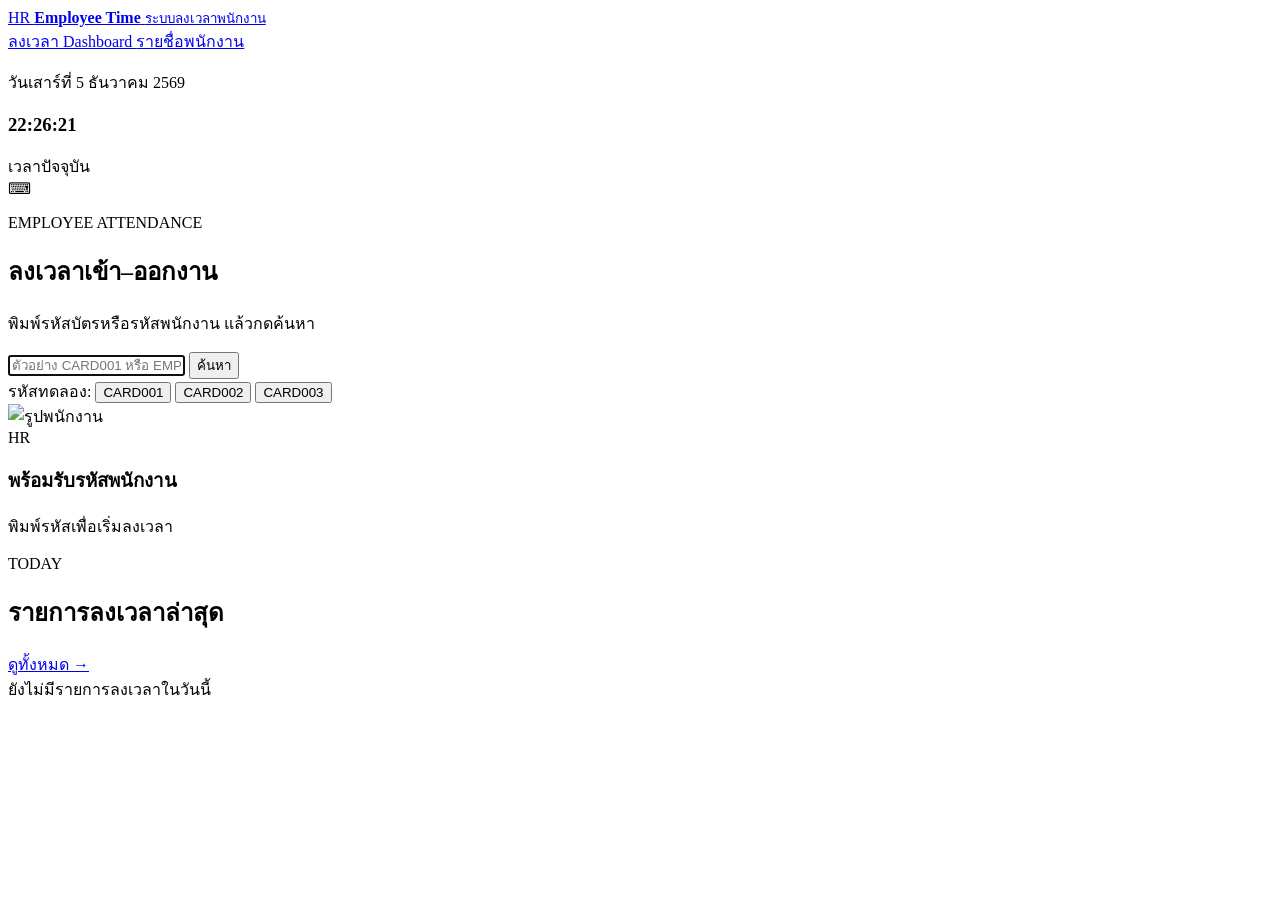
==== index.html @ 82d86e66 "Upload webaite files to root" ====
<!DOCTYPE html>
<html lang="th">
<head>
  <meta charset="UTF-8">

  <meta
    name="viewport"
    content="width=device-width, initial-scale=1.0"
  >

  <title>ลงเวลาพนักงาน</title>

  <link
    rel="stylesheet"
    href="./style.css"
  >
</head>

<body class="attendance-page">

  <header class="public-header">

    <a class="brand" href="./index.html">

      <span class="brand-logo">
        HR
      </span>

      <span>
        <strong>Employee Time</strong>
        <small>ระบบลงเวลาพนักงาน</small>
      </span>

    </a>

    <nav class="public-nav">

      <a
        class="active"
        href="./index.html"
      >
        ลงเวลา
      </a>

      <a href="./dashboard.html">
        Dashboard
      </a>

      <a href="./employees.html">
        รายชื่อพนักงาน
      </a>

    </nav>

  </header>

  <main class="attendance-container">

    <section class="attendance-grid">

      <article class="clock-card">

        <p id="currentDate">
          กำลังโหลดวันที่...
        </p>

        <h1 id="currentTime">
          00:00:00
        </h1>

        <span>เวลาปัจจุบัน</span>

      </article>

      <article class="attendance-card">

        <div class="attendance-icon">
          ⌨
        </div>

        <p class="eyebrow">
          EMPLOYEE ATTENDANCE
        </p>

        <h2>ลงเวลาเข้า–ออกงาน</h2>

        <p class="muted">
          พิมพ์รหัสบัตรหรือรหัสพนักงาน แล้วกดค้นหา
        </p>

        <div class="attendance-form">

          <input
            id="cardInput"
            type="text"
            placeholder="ตัวอย่าง CARD001 หรือ EMP001"
            autocomplete="off"
            autofocus
          >

          <button
            id="scanButton"
            class="primary-button search-button"
            type="button"
          >
            ค้นหา
          </button>

        </div>

        <div class="demo-code-row">

          <span>รหัสทดลอง:</span>

          <button
            type="button"
            data-test-code="CARD001"
          >
            CARD001
          </button>

          <button
            type="button"
            data-test-code="CARD002"
          >
            CARD002
          </button>

          <button
            type="button"
            data-test-code="CARD003"
          >
            CARD003
          </button>

        </div>

        <div
          id="scanResult"
          class="scan-result ready"
        >

          <div class="scan-photo-box">

            <img
              id="resultPhoto"
              class="scan-photo"
              alt="รูปพนักงาน"
            >

            <div
              id="resultInitial"
              class="scan-initial"
            >
              HR
            </div>

          </div>

          <div class="scan-result-detail">

            <h3 id="resultTitle">
              พร้อมรับรหัสพนักงาน
            </h3>

            <p
              id="resultName"
              class="scan-result-name"
            >
              พิมพ์รหัสเพื่อเริ่มลงเวลา
            </p>

            <p
              id="resultPosition"
              class="scan-result-meta"
            ></p>

            <p
              id="resultEmployeeId"
              class="scan-result-meta"
            ></p>

            <strong
              id="resultTime"
              class="scan-result-time"
            ></strong>

          </div>

        </div>

      </article>

    </section>

    <section class="surface-card latest-card">

      <div class="section-heading">

        <div>
          <p class="eyebrow">TODAY</p>
          <h2>รายการลงเวลาล่าสุด</h2>
        </div>

        <a
          class="text-link"
          href="./dashboard.html"
        >
          ดูทั้งหมด →
        </a>

      </div>

      <div
        id="latestAttendance"
        class="latest-list"
      ></div>

    </section>

  </main>

  <script src="./config.js"></script>
  <script src="./backend.js"></script>
  <script src="./data.js"></script>
  <script src="./attendance.js"></script>

</body>
</html>
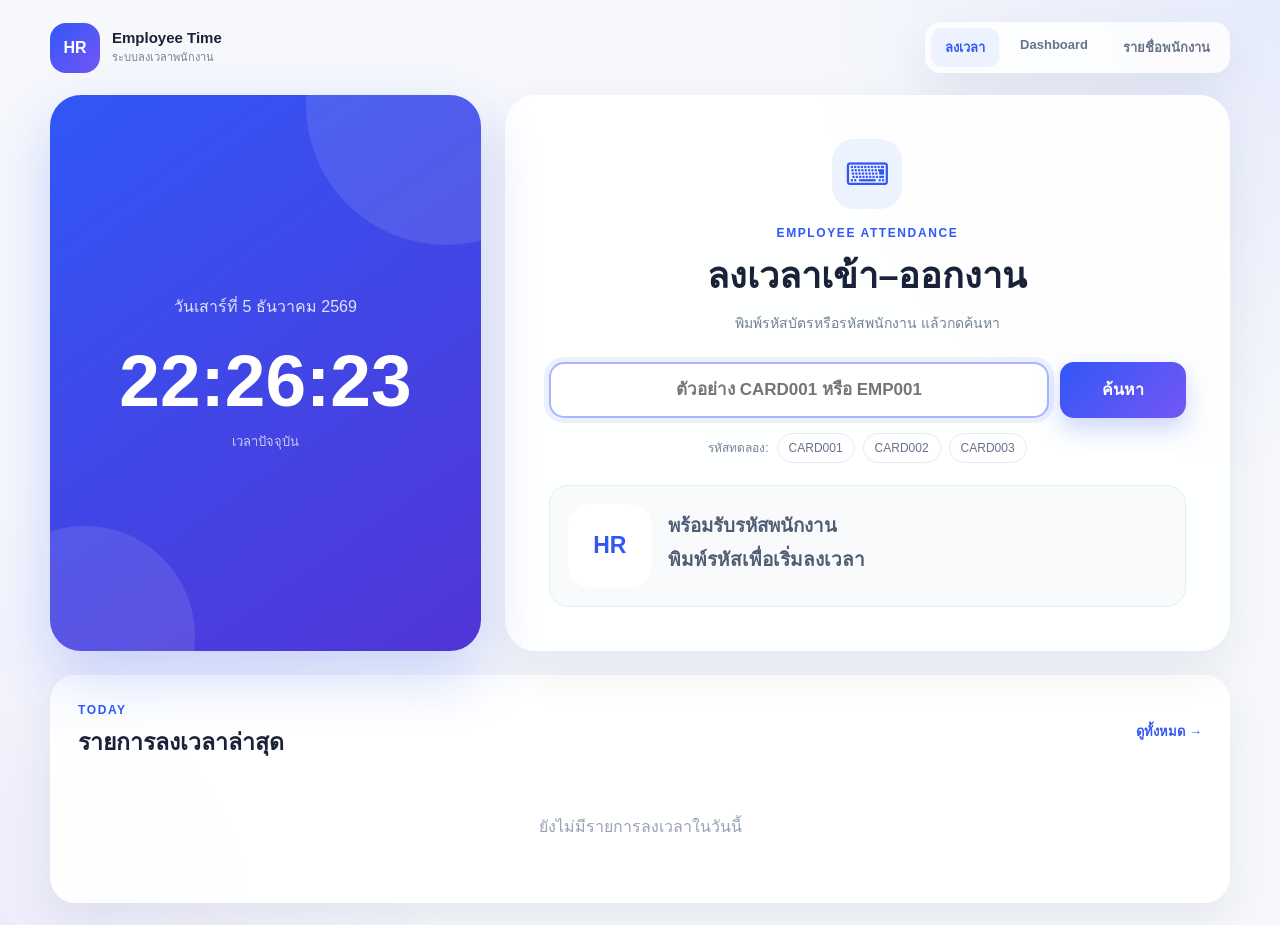
==== commit 9698155a: "Update index.html" ====
--- a/index.html
+++ b/index.html
@@ -12,7 +12,7 @@
 
   <link
     rel="stylesheet"
-    href="./style.css"
+    href="./Style.css"
   >
 </head>
 
@@ -226,4 +226,4 @@
   <script src="./attendance.js"></script>
 
 </body>
-</html>+</html>
--- a/Style.css
+++ b/Style.css
@@ -0,0 +1,1284 @@
+:root {
+    --bg: #f6f8fc;
+    --surface: #ffffff;
+    --text: #192238;
+    --muted: #758097;
+    --line: #e6ebf4;
+  
+    --primary: #3157f6;
+    --primary-soft: #edf2ff;
+  
+    --purple: #7457f5;
+    --purple-soft: #f0edff;
+  
+    --green: #239667;
+    --green-soft: #e8f8ef;
+  
+    --orange: #e49a13;
+    --orange-soft: #fff4df;
+  
+    --red: #da5555;
+    --red-soft: #ffeaea;
+  
+    --shadow:
+      0 18px 46px rgba(31, 43, 71, 0.08);
+  }
+  
+  * {
+    box-sizing: border-box;
+    margin: 0;
+    padding: 0;
+  }
+  
+  body {
+    min-height: 100vh;
+    color: var(--text);
+  
+    background:
+      radial-gradient(
+        circle at top right,
+        rgba(49, 87, 246, 0.08),
+        transparent 30rem
+      ),
+      radial-gradient(
+        circle at bottom left,
+        rgba(116, 87, 245, 0.07),
+        transparent 28rem
+      ),
+      var(--bg);
+  
+    font-family:
+      "Segoe UI",
+      "Noto Sans Thai",
+      Tahoma,
+      Arial,
+      sans-serif;
+  }
+  
+  button,
+  input,
+  select {
+    font: inherit;
+  }
+  
+  button {
+    cursor: pointer;
+  }
+  
+  a {
+    color: inherit;
+    text-decoration: none;
+  }
+  
+  img {
+    display: block;
+    max-width: 100%;
+  }
+  
+  .eyebrow {
+    margin-bottom: 7px;
+    color: var(--primary);
+    font-size: 12px;
+    font-weight: 800;
+    letter-spacing: 1.6px;
+  }
+  
+  .live-text {
+    color: var(--green);
+  }
+  
+  .muted {
+    color: var(--muted);
+    font-size: 14px;
+    line-height: 1.7;
+  }
+  
+  .surface-card {
+    border: 1px solid rgba(255, 255, 255, 0.94);
+    border-radius: 26px;
+    background: rgba(255, 255, 255, 0.93);
+    box-shadow: var(--shadow);
+  }
+  
+  .primary-button,
+  .secondary-button {
+    display: inline-flex;
+    min-height: 46px;
+    padding: 11px 20px;
+    align-items: center;
+    justify-content: center;
+    border-radius: 14px;
+    font-weight: 800;
+    transition: 0.2s;
+  }
+  
+  .primary-button {
+    border: none;
+    color: #ffffff;
+  
+    background:
+      linear-gradient(
+        135deg,
+        var(--primary),
+        var(--purple)
+      );
+  
+    box-shadow:
+      0 11px 25px rgba(49, 87, 246, 0.24);
+  }
+  
+  .primary-button:hover {
+    transform: translateY(-2px);
+  }
+  
+  .secondary-button {
+    border: 1px solid var(--line);
+    color: #506078;
+    background: #ffffff;
+  }
+  
+  .text-link,
+  .text-button {
+    border: none;
+    color: var(--primary);
+    background: transparent;
+    font-size: 13px;
+    font-weight: 800;
+  }
+  
+  .section-heading {
+    display: flex;
+    margin-bottom: 18px;
+    align-items: center;
+    justify-content: space-between;
+    gap: 18px;
+  }
+  
+  .section-heading h2 {
+    font-size: 23px;
+  }
+  
+  /* หน้าเช็กชื่อ */
+  
+  .attendance-page {
+    padding: 22px;
+  }
+  
+  .public-header {
+    display: flex;
+    width: min(1180px, 100%);
+    margin: 0 auto 22px;
+    align-items: center;
+    justify-content: space-between;
+    gap: 20px;
+  }
+  
+  .brand {
+    display: flex;
+    align-items: center;
+    gap: 12px;
+  }
+  
+  .brand-logo {
+    display: grid;
+    width: 50px;
+    height: 50px;
+    place-items: center;
+    border-radius: 16px;
+    color: #ffffff;
+  
+    background:
+      linear-gradient(
+        135deg,
+        var(--primary),
+        var(--purple)
+      );
+  
+    font-weight: 900;
+  }
+  
+  .brand strong,
+  .brand small {
+    display: block;
+  }
+  
+  .brand strong {
+    font-size: 15px;
+  }
+  
+  .brand small {
+    margin-top: 2px;
+    color: var(--muted);
+    font-size: 11px;
+  }
+  
+  .public-nav {
+    display: flex;
+    gap: 7px;
+    padding: 6px;
+    border-radius: 16px;
+    background: rgba(255, 255, 255, 0.85);
+    box-shadow: var(--shadow);
+  }
+  
+  .public-nav a {
+    padding: 9px 14px;
+    border-radius: 11px;
+    color: #68738a;
+    font-size: 13px;
+    font-weight: 700;
+  }
+  
+  .public-nav a:hover,
+  .public-nav a.active {
+    color: var(--primary);
+    background: var(--primary-soft);
+  }
+  
+  .attendance-container {
+    width: min(1180px, 100%);
+    margin: 0 auto;
+  }
+  
+  .attendance-grid {
+    display: grid;
+    grid-template-columns: 0.82fr 1.38fr;
+    gap: 24px;
+  }
+  
+  .clock-card {
+    position: relative;
+    display: flex;
+    min-height: 480px;
+    padding: 40px;
+    align-items: center;
+    justify-content: center;
+    flex-direction: column;
+    overflow: hidden;
+    border-radius: 31px;
+    color: #ffffff;
+  
+    background:
+      linear-gradient(
+        145deg,
+        #3157f6,
+        #5135d6
+      );
+  
+    box-shadow:
+      0 25px 60px rgba(49, 87, 246, 0.23);
+  
+    text-align: center;
+  }
+  
+  .clock-card::before,
+  .clock-card::after {
+    content: "";
+    position: absolute;
+    border-radius: 50%;
+    background: rgba(255, 255, 255, 0.1);
+  }
+  
+  .clock-card::before {
+    width: 280px;
+    height: 280px;
+    top: -130px;
+    right: -105px;
+  }
+  
+  .clock-card::after {
+    width: 220px;
+    height: 220px;
+    bottom: -95px;
+    left: -75px;
+  }
+  
+  .clock-card p,
+  .clock-card h1,
+  .clock-card span {
+    position: relative;
+    z-index: 1;
+  }
+  
+  .clock-card p {
+    color: rgba(255, 255, 255, 0.84);
+  }
+  
+  .clock-card h1 {
+    margin: 20px 0 9px;
+    font-size: clamp(46px, 7vw, 73px);
+  }
+  
+  .clock-card span {
+    color: rgba(255, 255, 255, 0.72);
+    font-size: 13px;
+  }
+  
+  .attendance-card {
+    display: flex;
+    min-height: 480px;
+    padding: 44px;
+    align-items: center;
+    justify-content: center;
+    flex-direction: column;
+    border-radius: 31px;
+    background: rgba(255, 255, 255, 0.94);
+    box-shadow: var(--shadow);
+    text-align: center;
+  }
+  
+  .attendance-icon {
+    display: grid;
+    width: 70px;
+    height: 70px;
+    margin-bottom: 17px;
+    place-items: center;
+    border-radius: 22px;
+    color: var(--primary);
+    background: var(--primary-soft);
+    font-size: 31px;
+  }
+  
+  .attendance-card h2 {
+    margin-bottom: 8px;
+    font-size: 36px;
+  }
+  
+  .attendance-form {
+    display: flex;
+    width: min(650px, 100%);
+    margin-top: 26px;
+    gap: 11px;
+  }
+  
+  .attendance-form input {
+    flex: 1;
+    min-width: 0;
+    padding: 16px 18px;
+    border: 2px solid var(--line);
+    border-radius: 15px;
+    outline: none;
+    background: #ffffff;
+    font-size: 17px;
+    font-weight: 700;
+    text-align: center;
+    text-transform: uppercase;
+  }
+  
+  .attendance-form input:focus {
+    border-color: #aab6ff;
+  
+    box-shadow:
+      0 0 0 5px rgba(49, 87, 246, 0.09);
+  }
+  
+  .search-button {
+    min-width: 126px;
+    color: #ffffff !important;
+    font-size: 16px;
+  }
+  
+  .demo-code-row {
+    display: flex;
+    margin-top: 15px;
+    align-items: center;
+    justify-content: center;
+    flex-wrap: wrap;
+    gap: 8px;
+    color: var(--muted);
+    font-size: 12px;
+  }
+  
+  .demo-code-row button {
+    padding: 7px 11px;
+    border: 1px solid var(--line);
+    border-radius: 999px;
+    color: #66728a;
+    background: #ffffff;
+  }
+  
+  .scan-result {
+    display: flex;
+    width: min(650px, 100%);
+    margin-top: 22px;
+    padding: 18px;
+    align-items: center;
+    gap: 16px;
+    border-radius: 19px;
+    text-align: left;
+  }
+  
+  .scan-result.ready {
+    color: #4f5c73;
+    border: 1px solid var(--line);
+    background: #f8fafc;
+  }
+  
+  .scan-result.check-in {
+    color: #156b49;
+    border: 1px solid #b8ead0;
+    background: #ecfaf3;
+  }
+  
+  .scan-result.check-out {
+    color: #2942a8;
+    border: 1px solid #c6d0ff;
+    background: #eef2ff;
+  }
+  
+  .scan-result.error {
+    color: #a43f3f;
+    border: 1px solid #ffcaca;
+    background: #fff1f1;
+  }
+  
+  .scan-photo-box {
+    width: 84px;
+    height: 84px;
+    flex: 0 0 84px;
+  }
+  
+  .scan-photo,
+  .scan-initial {
+    width: 84px;
+    height: 84px;
+    border-radius: 22px;
+  }
+  
+  .scan-photo {
+    display: none;
+    object-fit: cover;
+  }
+  
+  .scan-initial {
+    display: grid;
+    place-items: center;
+    color: var(--primary);
+    background: #ffffff;
+    font-size: 23px;
+    font-weight: 900;
+  }
+  
+  .scan-result-detail {
+    flex: 1;
+  }
+  
+  .scan-result-name {
+    margin-top: 4px;
+    font-size: 19px;
+    font-weight: 900;
+  }
+  
+  .scan-result-meta {
+    margin-top: 2px;
+    font-size: 13px;
+  }
+  
+  .scan-result-time {
+    display: block;
+    margin-top: 7px;
+  }
+  
+  .latest-card {
+    margin-top: 24px;
+    padding: 27px;
+  }
+  
+  .latest-list {
+    display: grid;
+    gap: 10px;
+  }
+  
+  .latest-item {
+    display: flex;
+    padding: 14px;
+    align-items: center;
+    justify-content: space-between;
+    gap: 14px;
+    border: 1px solid var(--line);
+    border-radius: 17px;
+    background: #ffffff;
+  }
+  
+  .person-cell {
+    display: flex;
+    align-items: center;
+    gap: 11px;
+  }
+  
+  .person-photo,
+  .person-initial {
+    width: 46px;
+    height: 46px;
+    flex: 0 0 46px;
+    border-radius: 14px;
+  }
+  
+  .person-photo {
+    object-fit: cover;
+  }
+  
+  .person-initial {
+    display: grid;
+    place-items: center;
+    color: var(--primary);
+    background: var(--primary-soft);
+    font-weight: 900;
+  }
+  
+  .person-text strong,
+  .person-text small {
+    display: block;
+  }
+  
+  .person-text small {
+    margin-top: 3px;
+    color: var(--muted);
+    font-size: 11px;
+  }
+  
+  .status-box {
+    text-align: right;
+  }
+  
+  .status-box small {
+    display: block;
+    margin-top: 4px;
+    color: var(--muted);
+    font-size: 11px;
+  }
+  
+  .status-pill {
+    display: inline-flex;
+    padding: 7px 11px;
+    border-radius: 999px;
+    font-size: 11px;
+    font-weight: 800;
+  }
+  
+  .status-pill.working {
+    color: #176944;
+    background: #dcf7e8;
+  }
+  
+  .status-pill.finished {
+    color: #2945ad;
+    background: #e5eaff;
+  }
+  
+  .status-pill.absent {
+    color: #a7680d;
+    background: #fff0d5;
+  }
+  
+  /* เมนูด้านซ้าย */
+  
+  .app-layout {
+    display: grid;
+    min-height: 100vh;
+    grid-template-columns: 92px 1fr;
+  }
+  
+  .sidebar {
+    position: sticky;
+    top: 0;
+    display: flex;
+    height: 100vh;
+    padding: 20px 10px;
+    align-items: center;
+    flex-direction: column;
+    border-right: 1px solid var(--line);
+    background: rgba(255, 255, 255, 0.94);
+  }
+  
+  .sidebar-logo {
+    display: grid;
+    width: 52px;
+    height: 52px;
+    place-items: center;
+    border-radius: 18px;
+    color: #ffffff;
+  
+    background:
+      linear-gradient(
+        135deg,
+        var(--primary),
+        var(--purple)
+      );
+  
+    font-weight: 900;
+  }
+  
+  .sidebar-nav {
+    display: grid;
+    width: 100%;
+    margin-top: 20px;
+    gap: 10px;
+  }
+  
+  .sidebar-nav a {
+    display: grid;
+    padding: 10px 5px;
+    justify-items: center;
+    gap: 6px;
+    border-radius: 16px;
+    color: #6b758b;
+  }
+  
+  .sidebar-nav a:hover,
+  .sidebar-nav a.active {
+    color: var(--primary);
+    background: var(--primary-soft);
+  }
+  
+  .nav-icon {
+    display: grid;
+    width: 35px;
+    height: 35px;
+    place-items: center;
+    border-radius: 12px;
+    background: #f7f9fd;
+  }
+  
+  .sidebar-nav a span:last-child {
+    font-size: 11px;
+    font-weight: 800;
+  }
+  
+  .dashboard-main {
+    min-width: 0;
+    padding: 28px 28px 36px;
+  }
+  
+  .dashboard-header {
+    display: flex;
+    margin-bottom: 23px;
+    align-items: flex-start;
+    justify-content: space-between;
+    gap: 20px;
+  }
+  
+  .dashboard-header h1 {
+    margin-bottom: 8px;
+    font-size: 41px;
+  }
+  
+  .dashboard-clock {
+    min-width: 235px;
+    padding: 18px 20px;
+    border: 1px solid var(--line);
+    border-radius: 22px;
+    background: #ffffff;
+    box-shadow: var(--shadow);
+    text-align: right;
+  }
+  
+  .dashboard-clock p {
+    color: var(--muted);
+    font-size: 12px;
+  }
+  
+  .dashboard-clock strong,
+  .dashboard-clock span {
+    display: block;
+  }
+  
+  .dashboard-clock strong {
+    margin: 6px 0;
+    font-size: 37px;
+  }
+  
+  .dashboard-clock span {
+    color: var(--muted);
+    font-size: 12px;
+  }
+  
+  /* การ์ดสรุป */
+  
+  .summary-grid {
+    display: grid;
+    margin-bottom: 23px;
+    grid-template-columns: 1.3fr 1fr 1fr 1fr;
+    gap: 18px;
+  }
+  
+  .summary-main-card,
+  .summary-small-card {
+    min-height: 170px;
+    border-radius: 23px;
+    box-shadow: var(--shadow);
+  }
+  
+  .summary-main-card {
+    padding: 22px;
+    color: #ffffff;
+  
+    background:
+      linear-gradient(
+        135deg,
+        #3157f6,
+        #273fc8
+      );
+  }
+  
+  .summary-main-card > p {
+    font-size: 12px;
+    font-weight: 800;
+  }
+  
+  .summary-main-content {
+    display: flex;
+    margin-top: 32px;
+    align-items: flex-end;
+    justify-content: space-between;
+    gap: 14px;
+  }
+  
+  .summary-main-content strong {
+    display: block;
+    margin-bottom: 7px;
+    font-size: 53px;
+  }
+  
+  .summary-main-content span {
+    font-size: 13px;
+  }
+  
+  .summary-main-content b {
+    padding: 8px 11px;
+    border-radius: 999px;
+    background: rgba(255, 255, 255, 0.16);
+    font-size: 11px;
+  }
+  
+  .summary-small-card {
+    display: flex;
+    padding: 20px;
+    justify-content: space-between;
+    flex-direction: column;
+    background: #ffffff;
+  }
+  
+  .warning-card {
+    border-top: 3px solid #eb7777;
+  }
+  
+  .summary-icon {
+    display: grid;
+    width: 47px;
+    height: 47px;
+    place-items: center;
+    border-radius: 15px;
+    font-weight: 900;
+  }
+  
+  .summary-icon.green {
+    color: var(--green);
+    background: var(--green-soft);
+  }
+  
+  .summary-icon.orange {
+    color: var(--orange);
+    background: var(--orange-soft);
+  }
+  
+  .summary-icon.red {
+    color: var(--red);
+    background: var(--red-soft);
+  }
+  
+  .summary-small-card p {
+    color: #5f6b82;
+    font-size: 13px;
+  }
+  
+  .summary-small-card strong {
+    display: block;
+    margin: 6px 0;
+    font-size: 43px;
+  }
+  
+  .summary-small-card small {
+    color: var(--muted);
+  }
+  
+  /* Process */
+  
+  .dashboard-section {
+    margin-bottom: 23px;
+  }
+  
+  .process-grid {
+    display: grid;
+    grid-template-columns: repeat(4, 1fr);
+    gap: 18px;
+  }
+  
+  .process-card {
+    display: flex;
+    min-height: 195px;
+    padding: 19px;
+    justify-content: space-between;
+    flex-direction: column;
+    border-radius: 23px;
+    background: #ffffff;
+    box-shadow: var(--shadow);
+  }
+  
+  .process-top {
+    display: flex;
+    justify-content: space-between;
+    gap: 10px;
+  }
+  
+  .process-tag,
+  .process-status {
+    padding: 7px 10px;
+    border-radius: 11px;
+    font-size: 11px;
+    font-weight: 900;
+  }
+  
+  .process-tag.blue {
+    color: var(--primary);
+    background: var(--primary-soft);
+  }
+  
+  .process-tag.purple {
+    color: #6344d6;
+    background: var(--purple-soft);
+  }
+  
+  .process-tag.green {
+    color: #27875d;
+    background: var(--green-soft);
+  }
+  
+  .process-tag.orange {
+    color: #ac700f;
+    background: var(--orange-soft);
+  }
+  
+  .process-status {
+    color: #31805c;
+    background: #e9f7ef;
+  }
+  
+  .process-name {
+    margin-top: 12px;
+    font-size: 20px;
+  }
+  
+  .process-count {
+    margin-top: 8px;
+  }
+  
+  .process-count strong {
+    margin-right: 4px;
+    font-size: 42px;
+  }
+  
+  .process-description {
+    color: var(--muted);
+    font-size: 11px;
+  }
+  
+  .progress-track {
+    height: 8px;
+    margin-top: 15px;
+    overflow: hidden;
+    border-radius: 999px;
+    background: #edf1f7;
+  }
+  
+  .progress-fill {
+    height: 100%;
+  }
+  
+  .progress-fill.blue {
+    background: var(--primary);
+  }
+  
+  .progress-fill.purple {
+    background: var(--purple);
+  }
+  
+  .progress-fill.green {
+    background: var(--green);
+  }
+  
+  .progress-fill.orange {
+    background: var(--orange);
+  }
+  
+  .progress-labels {
+    display: flex;
+    margin-top: 7px;
+    justify-content: space-between;
+    color: var(--muted);
+    font-size: 11px;
+  }
+  
+  /* ตาราง */
+  
+  .dashboard-table-card {
+    padding: 22px;
+  }
+  
+  .filter-grid {
+    display: grid;
+    margin-bottom: 17px;
+    grid-template-columns: 1.5fr 1fr 1fr;
+    gap: 12px;
+  }
+  
+  .search-field {
+    position: relative;
+  }
+  
+  .search-field > span {
+    position: absolute;
+    top: 50%;
+    left: 15px;
+    color: #94a0b6;
+    transform: translateY(-50%);
+  }
+  
+  .search-field input,
+  .filter-grid select,
+  .employee-form-grid input,
+  .employee-form-grid select {
+    width: 100%;
+    border: 1px solid var(--line);
+    border-radius: 15px;
+    outline: none;
+    background: #ffffff;
+  }
+  
+  .search-field input {
+    padding: 13px 15px 13px 42px;
+  }
+  
+  .filter-grid select {
+    padding: 13px 14px;
+  }
+  
+  .table-scroll {
+    overflow-x: auto;
+  }
+  
+  .data-table {
+    width: 100%;
+    min-width: 900px;
+    border-collapse: collapse;
+  }
+  
+  .data-table th,
+  .data-table td {
+    padding: 14px 11px;
+    border-bottom: 1px solid var(--line);
+    text-align: left;
+  }
+  
+  .data-table th {
+    color: #748097;
+    background: #fbfcfe;
+    font-size: 11px;
+  }
+  
+  .data-table td {
+    font-size: 12px;
+  }
+  
+  .empty-state {
+    display: none;
+    padding: 36px 18px;
+    color: #97a2b6;
+    text-align: center;
+  }
+  
+  .updated-text {
+    margin-top: 14px;
+    color: var(--muted);
+    font-size: 11px;
+    text-align: right;
+  }
+  
+  /* รายชื่อพนักงาน */
+  
+  .employee-toolbar {
+    display: flex;
+    padding: 16px;
+    align-items: center;
+    justify-content: space-between;
+    gap: 18px;
+  }
+  
+  .employee-search-field {
+    width: min(550px, 100%);
+  }
+  
+  .employee-toolbar p {
+    color: var(--muted);
+  }
+  
+  .employee-table-card {
+    margin-top: 18px;
+    padding: 14px 22px 22px;
+  }
+  
+  .employee-table {
+    min-width: 1000px;
+  }
+  
+  .employee-actions {
+    display: flex;
+    gap: 6px;
+  }
+  
+  .icon-button {
+    width: 35px;
+    height: 35px;
+    border: 1px solid var(--line);
+    border-radius: 10px;
+    color: #657188;
+    background: #ffffff;
+  }
+  
+  .icon-button.delete:hover {
+    color: var(--red);
+    background: var(--red-soft);
+  }
+  
+  /* Modal */
+  
+  .modal {
+    position: fixed;
+    inset: 0;
+    z-index: 100;
+    display: none;
+    padding: 20px;
+    align-items: center;
+    justify-content: center;
+  }
+  
+  .modal.open {
+    display: flex;
+  }
+  
+  .modal-backdrop {
+    position: absolute;
+    inset: 0;
+    background: rgba(18, 27, 48, 0.55);
+  }
+  
+  .modal-card {
+    position: relative;
+    z-index: 1;
+    width: min(760px, 100%);
+    max-height: calc(100vh - 40px);
+    padding: 28px;
+    overflow-y: auto;
+    border-radius: 25px;
+    background: #ffffff;
+  }
+  
+  .modal-header {
+    display: flex;
+    margin-bottom: 22px;
+    justify-content: space-between;
+  }
+  
+  .modal-close {
+    width: 40px;
+    height: 40px;
+    border: none;
+    border-radius: 12px;
+    background: #f1f4f8;
+    font-size: 25px;
+  }
+  
+  .photo-upload-row {
+    display: flex;
+    margin-bottom: 22px;
+    padding: 17px;
+    align-items: center;
+    gap: 18px;
+    border: 1px solid var(--line);
+    border-radius: 19px;
+    background: #fafbfe;
+  }
+  
+  .photo-preview-box {
+    width: 100px;
+    height: 100px;
+    flex: 0 0 100px;
+  }
+  
+  .photo-preview,
+  .photo-preview-initial {
+    width: 100px;
+    height: 100px;
+    border-radius: 25px;
+  }
+  
+  .photo-preview {
+    display: none;
+    object-fit: cover;
+  }
+  
+  .photo-preview-initial {
+    display: grid;
+    place-items: center;
+    color: var(--primary);
+    background: var(--primary-soft);
+    font-size: 25px;
+    font-weight: 900;
+  }
+  
+  .upload-button {
+    display: inline-flex;
+    padding: 11px 15px;
+    border: 1px solid #bac6ff;
+    border-radius: 12px;
+    color: var(--primary);
+    background: #ffffff;
+    font-weight: 800;
+    cursor: pointer;
+  }
+  
+  .upload-button input {
+    display: none;
+  }
+  
+  .upload-note {
+    margin-top: 8px;
+    color: var(--muted);
+    font-size: 11px;
+  }
+  
+  .remove-photo-button {
+    margin-top: 8px;
+    border: none;
+    color: var(--red);
+    background: transparent;
+    font-weight: 800;
+  }
+  
+  .employee-form-grid {
+    display: grid;
+    grid-template-columns: repeat(2, 1fr);
+    gap: 16px;
+  }
+  
+  .employee-form-grid label > span {
+    display: block;
+    margin-bottom: 7px;
+    font-size: 12px;
+    font-weight: 800;
+  }
+  
+  .employee-form-grid input,
+  .employee-form-grid select {
+    padding: 12px 13px;
+  }
+  
+  .form-error {
+    min-height: 20px;
+    margin-top: 13px;
+    color: var(--red);
+  }
+  
+  .modal-actions {
+    display: flex;
+    margin-top: 12px;
+    justify-content: flex-end;
+    gap: 10px;
+  }
+  
+  /* Responsive */
+  
+  @media (max-width: 1280px) {
+    .summary-grid {
+      grid-template-columns: repeat(2, 1fr);
+    }
+  
+    .process-grid {
+      grid-template-columns: repeat(2, 1fr);
+    }
+  }
+  
+  @media (max-width: 920px) {
+    .attendance-grid {
+      grid-template-columns: 1fr;
+    }
+  
+    .app-layout {
+      grid-template-columns: 1fr;
+    }
+  
+    .sidebar {
+      position: static;
+      height: auto;
+      justify-content: space-between;
+      flex-direction: row;
+    }
+  
+    .sidebar-nav {
+      display: flex;
+      width: auto;
+      margin-top: 0;
+    }
+  
+    .dashboard-header {
+      flex-direction: column;
+    }
+  }
+  
+  @media (max-width: 680px) {
+    .attendance-page {
+      padding: 14px;
+    }
+  
+    .public-header,
+    .section-heading,
+    .employee-toolbar,
+    .photo-upload-row {
+      align-items: flex-start;
+      flex-direction: column;
+    }
+  
+    .public-nav {
+      width: 100%;
+    }
+  
+    .public-nav a {
+      flex: 1;
+      text-align: center;
+    }
+  
+    .attendance-form,
+    .scan-result {
+      flex-direction: column;
+    }
+  
+    .search-button {
+      width: 100%;
+    }
+  
+    .scan-result {
+      text-align: center;
+    }
+  
+    .summary-grid,
+    .process-grid,
+    .filter-grid,
+    .employee-form-grid {
+      grid-template-columns: 1fr;
+    }
+  
+    .employee-toolbar,
+    .employee-search-field {
+      width: 100%;
+    }
+  }
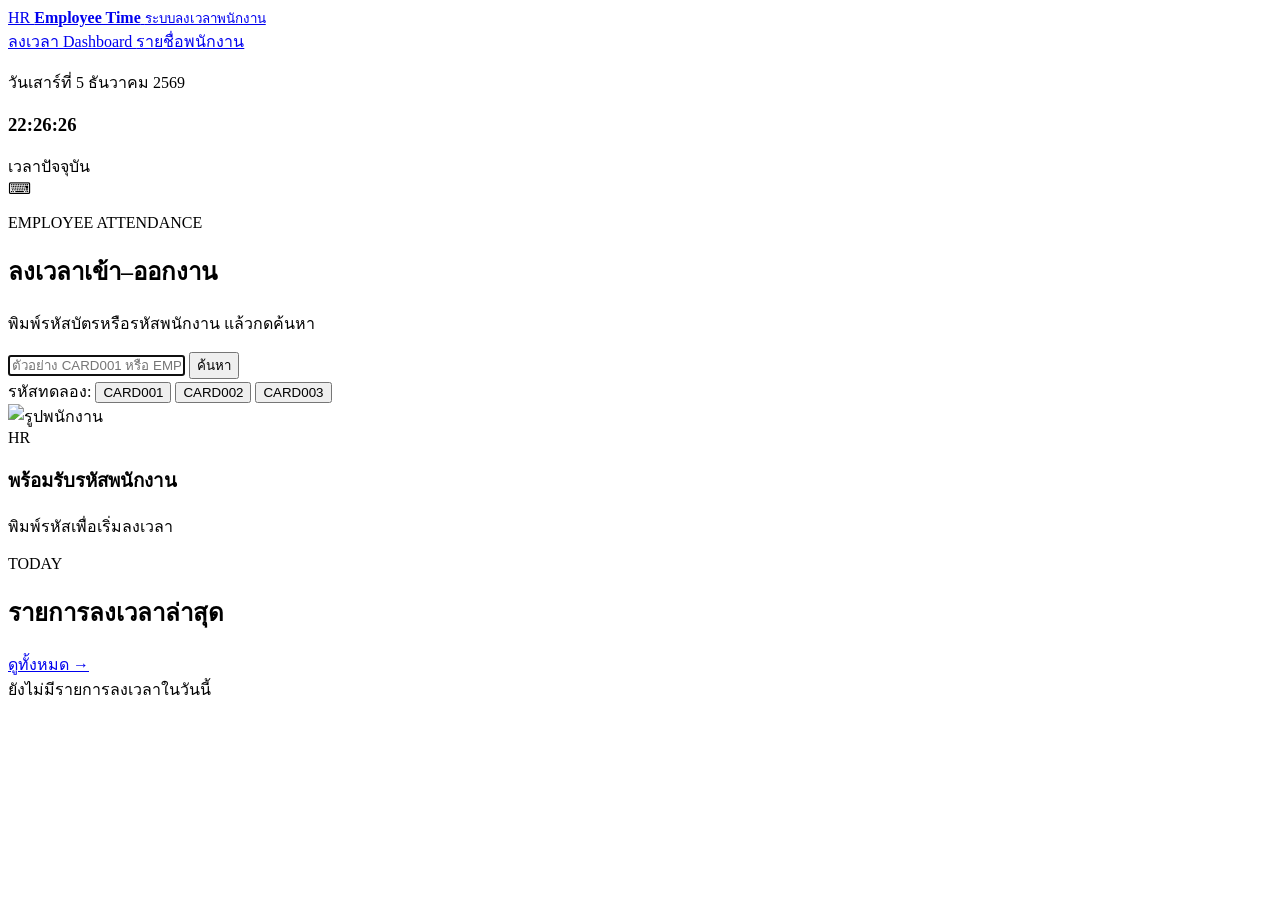
==== commit 6cf7b23e: "Add files via upload" ====
--- a/index.html
+++ b/index.html
@@ -12,7 +12,7 @@
 
   <link
     rel="stylesheet"
-    href="./Style.css"
+    href="./Style.cssS"
   >
 </head>
 
@@ -226,4 +226,4 @@
   <script src="./attendance.js"></script>
 
 </body>
-</html>
+</html>
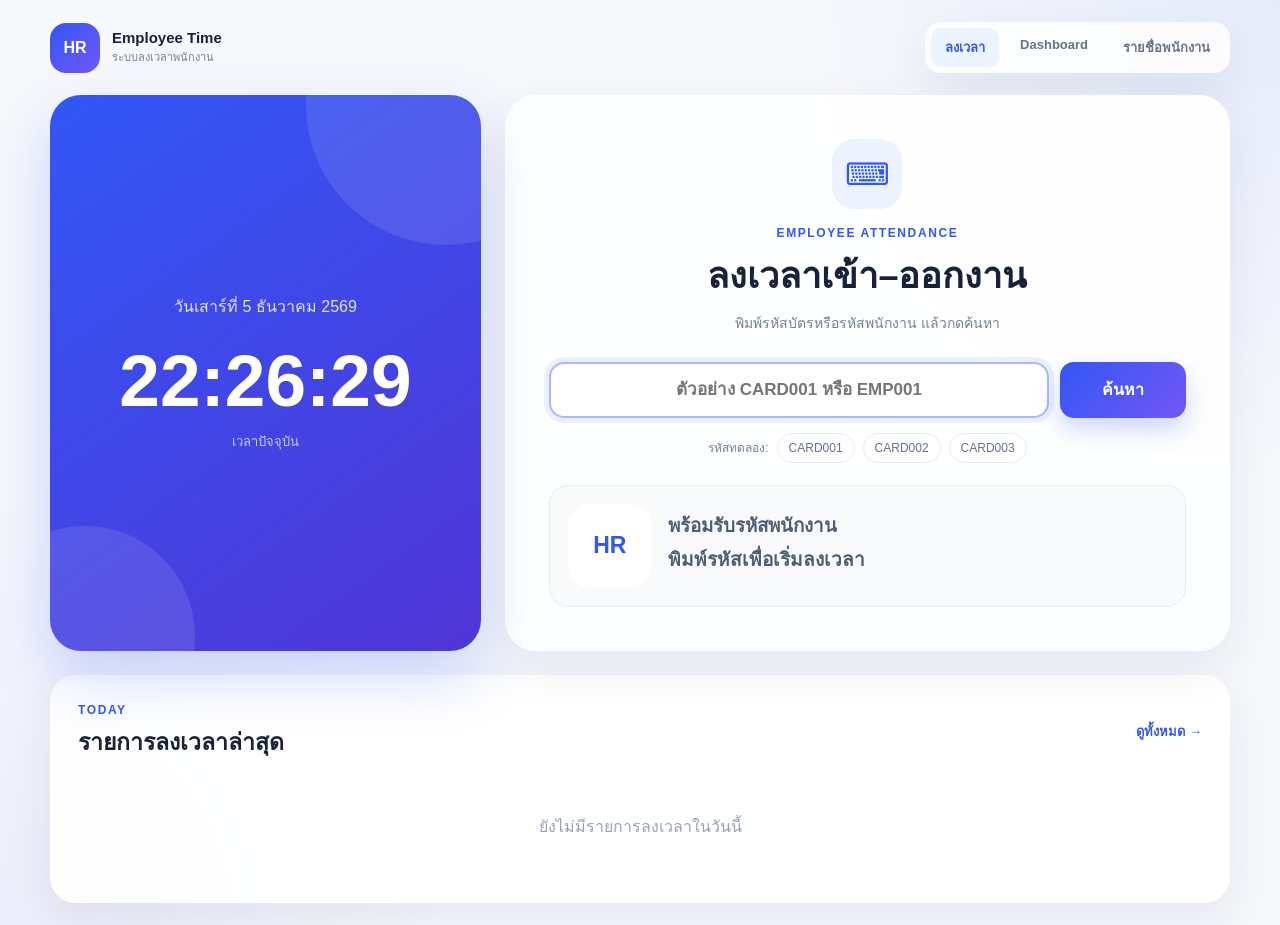
==== commit d0c93d3a: "Update index.html" ====
--- a/index.html
+++ b/index.html
@@ -12,7 +12,7 @@
 
   <link
     rel="stylesheet"
-    href="./Style.cssS"
+    href="./Style.css"
   >
 </head>
 
@@ -226,4 +226,4 @@
   <script src="./attendance.js"></script>
 
 </body>
-</html>+</html>
--- a/Style.css
+++ b/Style.css
@@ -0,0 +1,1284 @@
+:root {
+    --bg: #f6f8fc;
+    --surface: #ffffff;
+    --text: #192238;
+    --muted: #758097;
+    --line: #e6ebf4;
+  
+    --primary: #3157f6;
+    --primary-soft: #edf2ff;
+  
+    --purple: #7457f5;
+    --purple-soft: #f0edff;
+  
+    --green: #239667;
+    --green-soft: #e8f8ef;
+  
+    --orange: #e49a13;
+    --orange-soft: #fff4df;
+  
+    --red: #da5555;
+    --red-soft: #ffeaea;
+  
+    --shadow:
+      0 18px 46px rgba(31, 43, 71, 0.08);
+  }
+  
+  * {
+    box-sizing: border-box;
+    margin: 0;
+    padding: 0;
+  }
+  
+  body {
+    min-height: 100vh;
+    color: var(--text);
+  
+    background:
+      radial-gradient(
+        circle at top right,
+        rgba(49, 87, 246, 0.08),
+        transparent 30rem
+      ),
+      radial-gradient(
+        circle at bottom left,
+        rgba(116, 87, 245, 0.07),
+        transparent 28rem
+      ),
+      var(--bg);
+  
+    font-family:
+      "Segoe UI",
+      "Noto Sans Thai",
+      Tahoma,
+      Arial,
+      sans-serif;
+  }
+  
+  button,
+  input,
+  select {
+    font: inherit;
+  }
+  
+  button {
+    cursor: pointer;
+  }
+  
+  a {
+    color: inherit;
+    text-decoration: none;
+  }
+  
+  img {
+    display: block;
+    max-width: 100%;
+  }
+  
+  .eyebrow {
+    margin-bottom: 7px;
+    color: var(--primary);
+    font-size: 12px;
+    font-weight: 800;
+    letter-spacing: 1.6px;
+  }
+  
+  .live-text {
+    color: var(--green);
+  }
+  
+  .muted {
+    color: var(--muted);
+    font-size: 14px;
+    line-height: 1.7;
+  }
+  
+  .surface-card {
+    border: 1px solid rgba(255, 255, 255, 0.94);
+    border-radius: 26px;
+    background: rgba(255, 255, 255, 0.93);
+    box-shadow: var(--shadow);
+  }
+  
+  .primary-button,
+  .secondary-button {
+    display: inline-flex;
+    min-height: 46px;
+    padding: 11px 20px;
+    align-items: center;
+    justify-content: center;
+    border-radius: 14px;
+    font-weight: 800;
+    transition: 0.2s;
+  }
+  
+  .primary-button {
+    border: none;
+    color: #ffffff;
+  
+    background:
+      linear-gradient(
+        135deg,
+        var(--primary),
+        var(--purple)
+      );
+  
+    box-shadow:
+      0 11px 25px rgba(49, 87, 246, 0.24);
+  }
+  
+  .primary-button:hover {
+    transform: translateY(-2px);
+  }
+  
+  .secondary-button {
+    border: 1px solid var(--line);
+    color: #506078;
+    background: #ffffff;
+  }
+  
+  .text-link,
+  .text-button {
+    border: none;
+    color: var(--primary);
+    background: transparent;
+    font-size: 13px;
+    font-weight: 800;
+  }
+  
+  .section-heading {
+    display: flex;
+    margin-bottom: 18px;
+    align-items: center;
+    justify-content: space-between;
+    gap: 18px;
+  }
+  
+  .section-heading h2 {
+    font-size: 23px;
+  }
+  
+  /* หน้าเช็กชื่อ */
+  
+  .attendance-page {
+    padding: 22px;
+  }
+  
+  .public-header {
+    display: flex;
+    width: min(1180px, 100%);
+    margin: 0 auto 22px;
+    align-items: center;
+    justify-content: space-between;
+    gap: 20px;
+  }
+  
+  .brand {
+    display: flex;
+    align-items: center;
+    gap: 12px;
+  }
+  
+  .brand-logo {
+    display: grid;
+    width: 50px;
+    height: 50px;
+    place-items: center;
+    border-radius: 16px;
+    color: #ffffff;
+  
+    background:
+      linear-gradient(
+        135deg,
+        var(--primary),
+        var(--purple)
+      );
+  
+    font-weight: 900;
+  }
+  
+  .brand strong,
+  .brand small {
+    display: block;
+  }
+  
+  .brand strong {
+    font-size: 15px;
+  }
+  
+  .brand small {
+    margin-top: 2px;
+    color: var(--muted);
+    font-size: 11px;
+  }
+  
+  .public-nav {
+    display: flex;
+    gap: 7px;
+    padding: 6px;
+    border-radius: 16px;
+    background: rgba(255, 255, 255, 0.85);
+    box-shadow: var(--shadow);
+  }
+  
+  .public-nav a {
+    padding: 9px 14px;
+    border-radius: 11px;
+    color: #68738a;
+    font-size: 13px;
+    font-weight: 700;
+  }
+  
+  .public-nav a:hover,
+  .public-nav a.active {
+    color: var(--primary);
+    background: var(--primary-soft);
+  }
+  
+  .attendance-container {
+    width: min(1180px, 100%);
+    margin: 0 auto;
+  }
+  
+  .attendance-grid {
+    display: grid;
+    grid-template-columns: 0.82fr 1.38fr;
+    gap: 24px;
+  }
+  
+  .clock-card {
+    position: relative;
+    display: flex;
+    min-height: 480px;
+    padding: 40px;
+    align-items: center;
+    justify-content: center;
+    flex-direction: column;
+    overflow: hidden;
+    border-radius: 31px;
+    color: #ffffff;
+  
+    background:
+      linear-gradient(
+        145deg,
+        #3157f6,
+        #5135d6
+      );
+  
+    box-shadow:
+      0 25px 60px rgba(49, 87, 246, 0.23);
+  
+    text-align: center;
+  }
+  
+  .clock-card::before,
+  .clock-card::after {
+    content: "";
+    position: absolute;
+    border-radius: 50%;
+    background: rgba(255, 255, 255, 0.1);
+  }
+  
+  .clock-card::before {
+    width: 280px;
+    height: 280px;
+    top: -130px;
+    right: -105px;
+  }
+  
+  .clock-card::after {
+    width: 220px;
+    height: 220px;
+    bottom: -95px;
+    left: -75px;
+  }
+  
+  .clock-card p,
+  .clock-card h1,
+  .clock-card span {
+    position: relative;
+    z-index: 1;
+  }
+  
+  .clock-card p {
+    color: rgba(255, 255, 255, 0.84);
+  }
+  
+  .clock-card h1 {
+    margin: 20px 0 9px;
+    font-size: clamp(46px, 7vw, 73px);
+  }
+  
+  .clock-card span {
+    color: rgba(255, 255, 255, 0.72);
+    font-size: 13px;
+  }
+  
+  .attendance-card {
+    display: flex;
+    min-height: 480px;
+    padding: 44px;
+    align-items: center;
+    justify-content: center;
+    flex-direction: column;
+    border-radius: 31px;
+    background: rgba(255, 255, 255, 0.94);
+    box-shadow: var(--shadow);
+    text-align: center;
+  }
+  
+  .attendance-icon {
+    display: grid;
+    width: 70px;
+    height: 70px;
+    margin-bottom: 17px;
+    place-items: center;
+    border-radius: 22px;
+    color: var(--primary);
+    background: var(--primary-soft);
+    font-size: 31px;
+  }
+  
+  .attendance-card h2 {
+    margin-bottom: 8px;
+    font-size: 36px;
+  }
+  
+  .attendance-form {
+    display: flex;
+    width: min(650px, 100%);
+    margin-top: 26px;
+    gap: 11px;
+  }
+  
+  .attendance-form input {
+    flex: 1;
+    min-width: 0;
+    padding: 16px 18px;
+    border: 2px solid var(--line);
+    border-radius: 15px;
+    outline: none;
+    background: #ffffff;
+    font-size: 17px;
+    font-weight: 700;
+    text-align: center;
+    text-transform: uppercase;
+  }
+  
+  .attendance-form input:focus {
+    border-color: #aab6ff;
+  
+    box-shadow:
+      0 0 0 5px rgba(49, 87, 246, 0.09);
+  }
+  
+  .search-button {
+    min-width: 126px;
+    color: #ffffff !important;
+    font-size: 16px;
+  }
+  
+  .demo-code-row {
+    display: flex;
+    margin-top: 15px;
+    align-items: center;
+    justify-content: center;
+    flex-wrap: wrap;
+    gap: 8px;
+    color: var(--muted);
+    font-size: 12px;
+  }
+  
+  .demo-code-row button {
+    padding: 7px 11px;
+    border: 1px solid var(--line);
+    border-radius: 999px;
+    color: #66728a;
+    background: #ffffff;
+  }
+  
+  .scan-result {
+    display: flex;
+    width: min(650px, 100%);
+    margin-top: 22px;
+    padding: 18px;
+    align-items: center;
+    gap: 16px;
+    border-radius: 19px;
+    text-align: left;
+  }
+  
+  .scan-result.ready {
+    color: #4f5c73;
+    border: 1px solid var(--line);
+    background: #f8fafc;
+  }
+  
+  .scan-result.check-in {
+    color: #156b49;
+    border: 1px solid #b8ead0;
+    background: #ecfaf3;
+  }
+  
+  .scan-result.check-out {
+    color: #2942a8;
+    border: 1px solid #c6d0ff;
+    background: #eef2ff;
+  }
+  
+  .scan-result.error {
+    color: #a43f3f;
+    border: 1px solid #ffcaca;
+    background: #fff1f1;
+  }
+  
+  .scan-photo-box {
+    width: 84px;
+    height: 84px;
+    flex: 0 0 84px;
+  }
+  
+  .scan-photo,
+  .scan-initial {
+    width: 84px;
+    height: 84px;
+    border-radius: 22px;
+  }
+  
+  .scan-photo {
+    display: none;
+    object-fit: cover;
+  }
+  
+  .scan-initial {
+    display: grid;
+    place-items: center;
+    color: var(--primary);
+    background: #ffffff;
+    font-size: 23px;
+    font-weight: 900;
+  }
+  
+  .scan-result-detail {
+    flex: 1;
+  }
+  
+  .scan-result-name {
+    margin-top: 4px;
+    font-size: 19px;
+    font-weight: 900;
+  }
+  
+  .scan-result-meta {
+    margin-top: 2px;
+    font-size: 13px;
+  }
+  
+  .scan-result-time {
+    display: block;
+    margin-top: 7px;
+  }
+  
+  .latest-card {
+    margin-top: 24px;
+    padding: 27px;
+  }
+  
+  .latest-list {
+    display: grid;
+    gap: 10px;
+  }
+  
+  .latest-item {
+    display: flex;
+    padding: 14px;
+    align-items: center;
+    justify-content: space-between;
+    gap: 14px;
+    border: 1px solid var(--line);
+    border-radius: 17px;
+    background: #ffffff;
+  }
+  
+  .person-cell {
+    display: flex;
+    align-items: center;
+    gap: 11px;
+  }
+  
+  .person-photo,
+  .person-initial {
+    width: 46px;
+    height: 46px;
+    flex: 0 0 46px;
+    border-radius: 14px;
+  }
+  
+  .person-photo {
+    object-fit: cover;
+  }
+  
+  .person-initial {
+    display: grid;
+    place-items: center;
+    color: var(--primary);
+    background: var(--primary-soft);
+    font-weight: 900;
+  }
+  
+  .person-text strong,
+  .person-text small {
+    display: block;
+  }
+  
+  .person-text small {
+    margin-top: 3px;
+    color: var(--muted);
+    font-size: 11px;
+  }
+  
+  .status-box {
+    text-align: right;
+  }
+  
+  .status-box small {
+    display: block;
+    margin-top: 4px;
+    color: var(--muted);
+    font-size: 11px;
+  }
+  
+  .status-pill {
+    display: inline-flex;
+    padding: 7px 11px;
+    border-radius: 999px;
+    font-size: 11px;
+    font-weight: 800;
+  }
+  
+  .status-pill.working {
+    color: #176944;
+    background: #dcf7e8;
+  }
+  
+  .status-pill.finished {
+    color: #2945ad;
+    background: #e5eaff;
+  }
+  
+  .status-pill.absent {
+    color: #a7680d;
+    background: #fff0d5;
+  }
+  
+  /* เมนูด้านซ้าย */
+  
+  .app-layout {
+    display: grid;
+    min-height: 100vh;
+    grid-template-columns: 92px 1fr;
+  }
+  
+  .sidebar {
+    position: sticky;
+    top: 0;
+    display: flex;
+    height: 100vh;
+    padding: 20px 10px;
+    align-items: center;
+    flex-direction: column;
+    border-right: 1px solid var(--line);
+    background: rgba(255, 255, 255, 0.94);
+  }
+  
+  .sidebar-logo {
+    display: grid;
+    width: 52px;
+    height: 52px;
+    place-items: center;
+    border-radius: 18px;
+    color: #ffffff;
+  
+    background:
+      linear-gradient(
+        135deg,
+        var(--primary),
+        var(--purple)
+      );
+  
+    font-weight: 900;
+  }
+  
+  .sidebar-nav {
+    display: grid;
+    width: 100%;
+    margin-top: 20px;
+    gap: 10px;
+  }
+  
+  .sidebar-nav a {
+    display: grid;
+    padding: 10px 5px;
+    justify-items: center;
+    gap: 6px;
+    border-radius: 16px;
+    color: #6b758b;
+  }
+  
+  .sidebar-nav a:hover,
+  .sidebar-nav a.active {
+    color: var(--primary);
+    background: var(--primary-soft);
+  }
+  
+  .nav-icon {
+    display: grid;
+    width: 35px;
+    height: 35px;
+    place-items: center;
+    border-radius: 12px;
+    background: #f7f9fd;
+  }
+  
+  .sidebar-nav a span:last-child {
+    font-size: 11px;
+    font-weight: 800;
+  }
+  
+  .dashboard-main {
+    min-width: 0;
+    padding: 28px 28px 36px;
+  }
+  
+  .dashboard-header {
+    display: flex;
+    margin-bottom: 23px;
+    align-items: flex-start;
+    justify-content: space-between;
+    gap: 20px;
+  }
+  
+  .dashboard-header h1 {
+    margin-bottom: 8px;
+    font-size: 41px;
+  }
+  
+  .dashboard-clock {
+    min-width: 235px;
+    padding: 18px 20px;
+    border: 1px solid var(--line);
+    border-radius: 22px;
+    background: #ffffff;
+    box-shadow: var(--shadow);
+    text-align: right;
+  }
+  
+  .dashboard-clock p {
+    color: var(--muted);
+    font-size: 12px;
+  }
+  
+  .dashboard-clock strong,
+  .dashboard-clock span {
+    display: block;
+  }
+  
+  .dashboard-clock strong {
+    margin: 6px 0;
+    font-size: 37px;
+  }
+  
+  .dashboard-clock span {
+    color: var(--muted);
+    font-size: 12px;
+  }
+  
+  /* การ์ดสรุป */
+  
+  .summary-grid {
+    display: grid;
+    margin-bottom: 23px;
+    grid-template-columns: 1.3fr 1fr 1fr 1fr;
+    gap: 18px;
+  }
+  
+  .summary-main-card,
+  .summary-small-card {
+    min-height: 170px;
+    border-radius: 23px;
+    box-shadow: var(--shadow);
+  }
+  
+  .summary-main-card {
+    padding: 22px;
+    color: #ffffff;
+  
+    background:
+      linear-gradient(
+        135deg,
+        #3157f6,
+        #273fc8
+      );
+  }
+  
+  .summary-main-card > p {
+    font-size: 12px;
+    font-weight: 800;
+  }
+  
+  .summary-main-content {
+    display: flex;
+    margin-top: 32px;
+    align-items: flex-end;
+    justify-content: space-between;
+    gap: 14px;
+  }
+  
+  .summary-main-content strong {
+    display: block;
+    margin-bottom: 7px;
+    font-size: 53px;
+  }
+  
+  .summary-main-content span {
+    font-size: 13px;
+  }
+  
+  .summary-main-content b {
+    padding: 8px 11px;
+    border-radius: 999px;
+    background: rgba(255, 255, 255, 0.16);
+    font-size: 11px;
+  }
+  
+  .summary-small-card {
+    display: flex;
+    padding: 20px;
+    justify-content: space-between;
+    flex-direction: column;
+    background: #ffffff;
+  }
+  
+  .warning-card {
+    border-top: 3px solid #eb7777;
+  }
+  
+  .summary-icon {
+    display: grid;
+    width: 47px;
+    height: 47px;
+    place-items: center;
+    border-radius: 15px;
+    font-weight: 900;
+  }
+  
+  .summary-icon.green {
+    color: var(--green);
+    background: var(--green-soft);
+  }
+  
+  .summary-icon.orange {
+    color: var(--orange);
+    background: var(--orange-soft);
+  }
+  
+  .summary-icon.red {
+    color: var(--red);
+    background: var(--red-soft);
+  }
+  
+  .summary-small-card p {
+    color: #5f6b82;
+    font-size: 13px;
+  }
+  
+  .summary-small-card strong {
+    display: block;
+    margin: 6px 0;
+    font-size: 43px;
+  }
+  
+  .summary-small-card small {
+    color: var(--muted);
+  }
+  
+  /* Process */
+  
+  .dashboard-section {
+    margin-bottom: 23px;
+  }
+  
+  .process-grid {
+    display: grid;
+    grid-template-columns: repeat(4, 1fr);
+    gap: 18px;
+  }
+  
+  .process-card {
+    display: flex;
+    min-height: 195px;
+    padding: 19px;
+    justify-content: space-between;
+    flex-direction: column;
+    border-radius: 23px;
+    background: #ffffff;
+    box-shadow: var(--shadow);
+  }
+  
+  .process-top {
+    display: flex;
+    justify-content: space-between;
+    gap: 10px;
+  }
+  
+  .process-tag,
+  .process-status {
+    padding: 7px 10px;
+    border-radius: 11px;
+    font-size: 11px;
+    font-weight: 900;
+  }
+  
+  .process-tag.blue {
+    color: var(--primary);
+    background: var(--primary-soft);
+  }
+  
+  .process-tag.purple {
+    color: #6344d6;
+    background: var(--purple-soft);
+  }
+  
+  .process-tag.green {
+    color: #27875d;
+    background: var(--green-soft);
+  }
+  
+  .process-tag.orange {
+    color: #ac700f;
+    background: var(--orange-soft);
+  }
+  
+  .process-status {
+    color: #31805c;
+    background: #e9f7ef;
+  }
+  
+  .process-name {
+    margin-top: 12px;
+    font-size: 20px;
+  }
+  
+  .process-count {
+    margin-top: 8px;
+  }
+  
+  .process-count strong {
+    margin-right: 4px;
+    font-size: 42px;
+  }
+  
+  .process-description {
+    color: var(--muted);
+    font-size: 11px;
+  }
+  
+  .progress-track {
+    height: 8px;
+    margin-top: 15px;
+    overflow: hidden;
+    border-radius: 999px;
+    background: #edf1f7;
+  }
+  
+  .progress-fill {
+    height: 100%;
+  }
+  
+  .progress-fill.blue {
+    background: var(--primary);
+  }
+  
+  .progress-fill.purple {
+    background: var(--purple);
+  }
+  
+  .progress-fill.green {
+    background: var(--green);
+  }
+  
+  .progress-fill.orange {
+    background: var(--orange);
+  }
+  
+  .progress-labels {
+    display: flex;
+    margin-top: 7px;
+    justify-content: space-between;
+    color: var(--muted);
+    font-size: 11px;
+  }
+  
+  /* ตาราง */
+  
+  .dashboard-table-card {
+    padding: 22px;
+  }
+  
+  .filter-grid {
+    display: grid;
+    margin-bottom: 17px;
+    grid-template-columns: 1.5fr 1fr 1fr;
+    gap: 12px;
+  }
+  
+  .search-field {
+    position: relative;
+  }
+  
+  .search-field > span {
+    position: absolute;
+    top: 50%;
+    left: 15px;
+    color: #94a0b6;
+    transform: translateY(-50%);
+  }
+  
+  .search-field input,
+  .filter-grid select,
+  .employee-form-grid input,
+  .employee-form-grid select {
+    width: 100%;
+    border: 1px solid var(--line);
+    border-radius: 15px;
+    outline: none;
+    background: #ffffff;
+  }
+  
+  .search-field input {
+    padding: 13px 15px 13px 42px;
+  }
+  
+  .filter-grid select {
+    padding: 13px 14px;
+  }
+  
+  .table-scroll {
+    overflow-x: auto;
+  }
+  
+  .data-table {
+    width: 100%;
+    min-width: 900px;
+    border-collapse: collapse;
+  }
+  
+  .data-table th,
+  .data-table td {
+    padding: 14px 11px;
+    border-bottom: 1px solid var(--line);
+    text-align: left;
+  }
+  
+  .data-table th {
+    color: #748097;
+    background: #fbfcfe;
+    font-size: 11px;
+  }
+  
+  .data-table td {
+    font-size: 12px;
+  }
+  
+  .empty-state {
+    display: none;
+    padding: 36px 18px;
+    color: #97a2b6;
+    text-align: center;
+  }
+  
+  .updated-text {
+    margin-top: 14px;
+    color: var(--muted);
+    font-size: 11px;
+    text-align: right;
+  }
+  
+  /* รายชื่อพนักงาน */
+  
+  .employee-toolbar {
+    display: flex;
+    padding: 16px;
+    align-items: center;
+    justify-content: space-between;
+    gap: 18px;
+  }
+  
+  .employee-search-field {
+    width: min(550px, 100%);
+  }
+  
+  .employee-toolbar p {
+    color: var(--muted);
+  }
+  
+  .employee-table-card {
+    margin-top: 18px;
+    padding: 14px 22px 22px;
+  }
+  
+  .employee-table {
+    min-width: 1000px;
+  }
+  
+  .employee-actions {
+    display: flex;
+    gap: 6px;
+  }
+  
+  .icon-button {
+    width: 35px;
+    height: 35px;
+    border: 1px solid var(--line);
+    border-radius: 10px;
+    color: #657188;
+    background: #ffffff;
+  }
+  
+  .icon-button.delete:hover {
+    color: var(--red);
+    background: var(--red-soft);
+  }
+  
+  /* Modal */
+  
+  .modal {
+    position: fixed;
+    inset: 0;
+    z-index: 100;
+    display: none;
+    padding: 20px;
+    align-items: center;
+    justify-content: center;
+  }
+  
+  .modal.open {
+    display: flex;
+  }
+  
+  .modal-backdrop {
+    position: absolute;
+    inset: 0;
+    background: rgba(18, 27, 48, 0.55);
+  }
+  
+  .modal-card {
+    position: relative;
+    z-index: 1;
+    width: min(760px, 100%);
+    max-height: calc(100vh - 40px);
+    padding: 28px;
+    overflow-y: auto;
+    border-radius: 25px;
+    background: #ffffff;
+  }
+  
+  .modal-header {
+    display: flex;
+    margin-bottom: 22px;
+    justify-content: space-between;
+  }
+  
+  .modal-close {
+    width: 40px;
+    height: 40px;
+    border: none;
+    border-radius: 12px;
+    background: #f1f4f8;
+    font-size: 25px;
+  }
+  
+  .photo-upload-row {
+    display: flex;
+    margin-bottom: 22px;
+    padding: 17px;
+    align-items: center;
+    gap: 18px;
+    border: 1px solid var(--line);
+    border-radius: 19px;
+    background: #fafbfe;
+  }
+  
+  .photo-preview-box {
+    width: 100px;
+    height: 100px;
+    flex: 0 0 100px;
+  }
+  
+  .photo-preview,
+  .photo-preview-initial {
+    width: 100px;
+    height: 100px;
+    border-radius: 25px;
+  }
+  
+  .photo-preview {
+    display: none;
+    object-fit: cover;
+  }
+  
+  .photo-preview-initial {
+    display: grid;
+    place-items: center;
+    color: var(--primary);
+    background: var(--primary-soft);
+    font-size: 25px;
+    font-weight: 900;
+  }
+  
+  .upload-button {
+    display: inline-flex;
+    padding: 11px 15px;
+    border: 1px solid #bac6ff;
+    border-radius: 12px;
+    color: var(--primary);
+    background: #ffffff;
+    font-weight: 800;
+    cursor: pointer;
+  }
+  
+  .upload-button input {
+    display: none;
+  }
+  
+  .upload-note {
+    margin-top: 8px;
+    color: var(--muted);
+    font-size: 11px;
+  }
+  
+  .remove-photo-button {
+    margin-top: 8px;
+    border: none;
+    color: var(--red);
+    background: transparent;
+    font-weight: 800;
+  }
+  
+  .employee-form-grid {
+    display: grid;
+    grid-template-columns: repeat(2, 1fr);
+    gap: 16px;
+  }
+  
+  .employee-form-grid label > span {
+    display: block;
+    margin-bottom: 7px;
+    font-size: 12px;
+    font-weight: 800;
+  }
+  
+  .employee-form-grid input,
+  .employee-form-grid select {
+    padding: 12px 13px;
+  }
+  
+  .form-error {
+    min-height: 20px;
+    margin-top: 13px;
+    color: var(--red);
+  }
+  
+  .modal-actions {
+    display: flex;
+    margin-top: 12px;
+    justify-content: flex-end;
+    gap: 10px;
+  }
+  
+  /* Responsive */
+  
+  @media (max-width: 1280px) {
+    .summary-grid {
+      grid-template-columns: repeat(2, 1fr);
+    }
+  
+    .process-grid {
+      grid-template-columns: repeat(2, 1fr);
+    }
+  }
+  
+  @media (max-width: 920px) {
+    .attendance-grid {
+      grid-template-columns: 1fr;
+    }
+  
+    .app-layout {
+      grid-template-columns: 1fr;
+    }
+  
+    .sidebar {
+      position: static;
+      height: auto;
+      justify-content: space-between;
+      flex-direction: row;
+    }
+  
+    .sidebar-nav {
+      display: flex;
+      width: auto;
+      margin-top: 0;
+    }
+  
+    .dashboard-header {
+      flex-direction: column;
+    }
+  }
+  
+  @media (max-width: 680px) {
+    .attendance-page {
+      padding: 14px;
+    }
+  
+    .public-header,
+    .section-heading,
+    .employee-toolbar,
+    .photo-upload-row {
+      align-items: flex-start;
+      flex-direction: column;
+    }
+  
+    .public-nav {
+      width: 100%;
+    }
+  
+    .public-nav a {
+      flex: 1;
+      text-align: center;
+    }
+  
+    .attendance-form,
+    .scan-result {
+      flex-direction: column;
+    }
+  
+    .search-button {
+      width: 100%;
+    }
+  
+    .scan-result {
+      text-align: center;
+    }
+  
+    .summary-grid,
+    .process-grid,
+    .filter-grid,
+    .employee-form-grid {
+      grid-template-columns: 1fr;
+    }
+  
+    .employee-toolbar,
+    .employee-search-field {
+      width: 100%;
+    }
+  }
